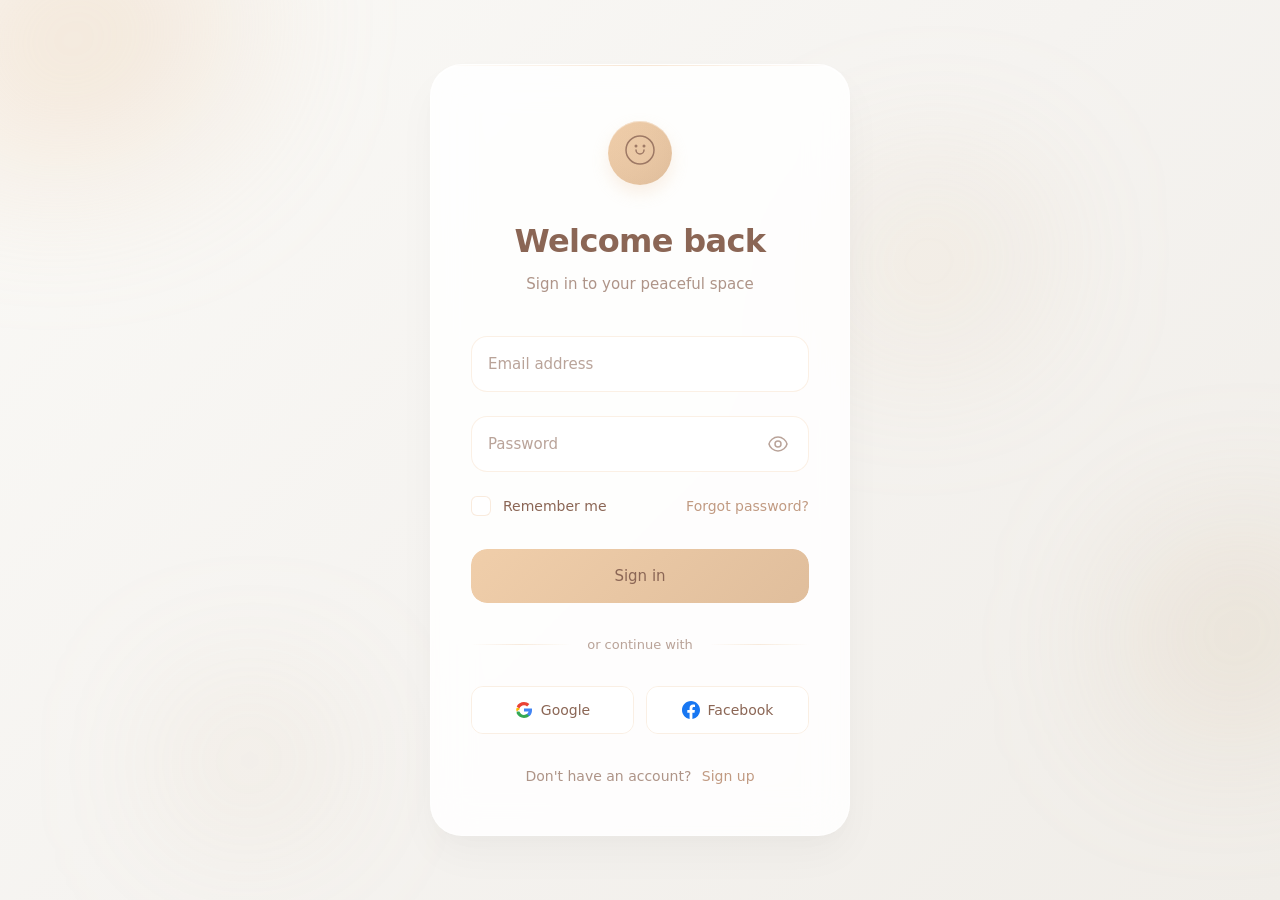
==== login/index.html @ 0bf8b903 "Add files via upload" ====
<!DOCTYPE html>
<html lang="en">
<head>
    <meta charset="UTF-8">
    <meta name="viewport" content="width=device-width, initial-scale=1.0">
    <title>Soft Minimalism Login</title>
    <link rel="stylesheet" href="style.css">
</head>
<body>
    <div class="soft-background">
        <div class="floating-shapes">
            <div class="soft-blob blob-1"></div>
            <div class="soft-blob blob-2"></div>
            <div class="soft-blob blob-3"></div>
            <div class="soft-blob blob-4"></div>
        </div>
    </div>

    <div class="login-container">
        <div class="soft-card">
            <div class="comfort-header">
                <div class="gentle-logo">
                    <div class="logo-circle">
                        <div class="comfort-icon">
                            <svg width="32" height="32" viewBox="0 0 32 32" fill="none">
                                <path d="M16 2C8.3 2 2 8.3 2 16s6.3 14 14 14 14-6.3 14-14S23.7 2 16 2z" fill="none" stroke="currentColor" stroke-width="1.5"/>
                                <path d="M12 16a4 4 0 108 0" stroke="currentColor" stroke-width="1.5" stroke-linecap="round"/>
                                <circle cx="12" cy="12" r="1.5" fill="currentColor"/>
                                <circle cx="20" cy="12" r="1.5" fill="currentColor"/>
                            </svg>
                        </div>
                        <div class="gentle-glow"></div>
                    </div>
                </div>
                <h1 class="comfort-title">Welcome back</h1>
                <p class="gentle-subtitle">Sign in to your peaceful space</p>
            </div>
            
            <form class="comfort-form" id="loginForm" novalidate>
                <div class="soft-field">
                    <div class="field-container">
                        <input type="email" id="email" name="email" required autocomplete="email">
                        <label for="email">Email address</label>
                        <div class="field-accent"></div>
                    </div>
                    <span class="gentle-error" id="emailError"></span>
                </div>

                <div class="soft-field">
                    <div class="field-container">
                        <input type="password" id="password" name="password" required autocomplete="current-password">
                        <label for="password">Password</label>
                        <button type="button" class="gentle-toggle" id="passwordToggle" aria-label="Toggle password visibility">
                            <div class="toggle-icon">
                                <svg class="eye-open" width="20" height="20" viewBox="0 0 20 20" fill="none">
                                    <path d="M10 3c-4.5 0-8.3 3.8-9 7 .7 3.2 4.5 7 9 7s8.3-3.8 9-7c-.7-3.2-4.5-7-9-7z" stroke="currentColor" stroke-width="1.5" fill="none"/>
                                    <circle cx="10" cy="10" r="3" stroke="currentColor" stroke-width="1.5" fill="none"/>
                                </svg>
                                <svg class="eye-closed" width="20" height="20" viewBox="0 0 20 20" fill="none">
                                    <path d="M3 3l14 14M8.5 8.5a3 3 0 004 4m2.5-2.5C15 10 12.5 7 10 7c-.5 0-1 .1-1.5.3M10 13c-2.5 0-4.5-2-5-3 .3-.6.7-1.2 1.2-1.7" stroke="currentColor" stroke-width="1.5" stroke-linecap="round" stroke-linejoin="round"/>
                                </svg>
                            </div>
                        </button>
                        <div class="field-accent"></div>
                    </div>
                    <span class="gentle-error" id="passwordError"></span>
                </div>

                <div class="comfort-options">
                    <label class="gentle-checkbox">
                        <input type="checkbox" id="remember" name="remember">
                        <span class="checkbox-soft">
                            <div class="check-circle"></div>
                            <svg class="check-mark" width="12" height="10" viewBox="0 0 12 10" fill="none">
                                <path d="M1 5l3 3 7-7" stroke="currentColor" stroke-width="2" stroke-linecap="round" stroke-linejoin="round"/>
                            </svg>
                        </span>
                        <span class="checkbox-text">Remember me</span>
                    </label>
                    <a href="#" class="comfort-link">Forgot password?</a>
                </div>

                <button type="submit" class="comfort-button">
                    <div class="button-background"></div>
                    <span class="button-text">Sign in</span>
                    <div class="button-loader">
                        <div class="gentle-spinner">
                            <div class="spinner-circle"></div>
                        </div>
                    </div>
                    <div class="button-glow"></div>
                </button>
            </form>

            <div class="gentle-divider">
                <div class="divider-line"></div>
                <span class="divider-text">or continue with</span>
                <div class="divider-line"></div>
            </div>

            <div class="comfort-social">
                <button type="button" class="social-soft">
                    <div class="social-background"></div>
                    <svg width="18" height="18" viewBox="0 0 18 18" fill="none">
                        <path d="M9 7.4v3.2h4.6c-.2 1-.8 1.8-1.6 2.4v2h2.6c1.5-1.4 2.4-3.4 2.4-5.8 0-.6 0-1.1-.1-1.6H9z" fill="#4285F4"/>
                        <path d="M9 17c2.2 0 4-0.7 5.4-1.9l-2.6-2c-.7.5-1.6.8-2.8.8-2.1 0-3.9-1.4-4.6-3.4H1.7v2.1C3.1 15.2 5.8 17 9 17z" fill="#34A853"/>
                        <path d="M4.4 10.5c-.2-.5-.2-1.1 0-1.6V6.8H1.7c-.6 1.2-.6 2.6 0 3.8l2.7-2.1z" fill="#FBBC04"/>
                        <path d="M9 4.2c1.2 0 2.3.4 3.1 1.2l2.3-2.3C12.9 1.8 11.1 1 9 1 5.8 1 3.1 2.8 1.7 5.4l2.7 2.1C5.1 5.6 6.9 4.2 9 4.2z" fill="#EA4335"/>
                    </svg>
                    <span>Google</span>
                    <div class="social-glow"></div>
                </button>
                
                <button type="button" class="social-soft">
                    <div class="social-background"></div>
                    <svg width="18" height="18" viewBox="0 0 18 18" fill="#1877F2">
                        <path d="M18 9C18 4.03 13.97 0 9 0S0 4.03 0 9c0 4.49 3.29 8.21 7.59 9v-6.37H5.31V9h2.28V7.02c0-2.25 1.34-3.49 3.39-3.49.98 0 2.01.18 2.01.18v2.21h-1.13c-1.11 0-1.46.69-1.46 1.4V9h2.49l-.4 2.63H10.4V18C14.71 17.21 18 13.49 18 9z"/>
                    </svg>
                    <span>Facebook</span>
                    <div class="social-glow"></div>
                </button>
            </div>

            <div class="comfort-signup">
                <span class="signup-text">Don't have an account?</span>
                <a href="#" class="comfort-link signup-link">Sign up</a>
            </div>

            <div class="gentle-success" id="successMessage">
                <div class="success-bloom">
                    <div class="bloom-rings">
                        <div class="bloom-ring ring-1"></div>
                        <div class="bloom-ring ring-2"></div>
                        <div class="bloom-ring ring-3"></div>
                    </div>
                    <div class="success-icon">
                        <svg width="28" height="28" viewBox="0 0 28 28" fill="none">
                            <path d="M8 14l5 5 11-11" stroke="currentColor" stroke-width="2.5" stroke-linecap="round" stroke-linejoin="round"/>
                        </svg>
                    </div>
                </div>
                <h3 class="success-title">Welcome!</h3>
                <p class="success-desc">Taking you to your dashboard...</p>
            </div>
        </div>
    </div>

    <script src="../../shared/js/form-utils.js"></script>
    <script src="script.js"></script>
</body>
</html>
---- login/style.css ----
* {
    margin: 0;
    padding: 0;
    box-sizing: border-box;
}

body {
    font-family: -apple-system, BlinkMacSystemFont, 'Segoe UI', Roboto, 'Inter', system-ui, sans-serif;
    background: linear-gradient(135deg, #faf9f6 0%, #f5f3f0 50%, #f0ede8 100%);
    min-height: 100vh;
    display: flex;
    align-items: center;
    justify-content: center;
    padding: 20px;
    line-height: 1.5;
    position: relative;
    overflow: hidden;
}

/* Soft Background */
.soft-background {
    position: fixed;
    top: 0;
    left: 0;
    width: 100%;
    height: 100%;
    z-index: 0;
    pointer-events: none;
}

.floating-shapes {
    position: absolute;
    width: 100%;
    height: 100%;
}

.soft-blob {
    position: absolute;
    border-radius: 50% 40% 60% 30%;
    background: linear-gradient(45deg, rgba(240, 206, 170, 0.4), rgba(224, 190, 156, 0.3));
    animation: softFloat 12s ease-in-out infinite;
    filter: blur(80px);
}

.blob-1 {
    width: 300px;
    height: 250px;
    top: -10%;
    left: -5%;
    animation-delay: 0s;
}

.blob-2 {
    width: 200px;
    height: 180px;
    top: 60%;
    right: -5%;
    animation-delay: -4s;
    background: linear-gradient(45deg, rgba(210, 180, 140, 0.3), rgba(195, 165, 125, 0.2));
}

.blob-3 {
    width: 180px;
    height: 160px;
    top: 20%;
    right: 20%;
    animation-delay: -8s;
    background: linear-gradient(45deg, rgba(230, 200, 160, 0.25), rgba(215, 185, 145, 0.2));
}

.blob-4 {
    width: 120px;
    height: 100px;
    bottom: 10%;
    left: 15%;
    animation-delay: -6s;
    background: linear-gradient(45deg, rgba(220, 190, 150, 0.3), rgba(205, 175, 135, 0.25));
}

@keyframes softFloat {
    0%, 100% {
        transform: translate(0, 0) rotate(0deg) scale(1);
        border-radius: 50% 40% 60% 30%;
    }
    25% {
        transform: translate(30px, -20px) rotate(90deg) scale(1.1);
        border-radius: 40% 60% 30% 50%;
    }
    50% {
        transform: translate(-20px, -30px) rotate(180deg) scale(0.9);
        border-radius: 60% 30% 50% 40%;
    }
    75% {
        transform: translate(-30px, 20px) rotate(270deg) scale(1.05);
        border-radius: 30% 50% 40% 60%;
    }
}

.login-container {
    width: 100%;
    max-width: 420px;
    position: relative;
    z-index: 1;
}

.soft-card {
    background: rgba(255, 255, 255, 0.85);
    backdrop-filter: blur(20px);
    border-radius: 32px;
    padding: 48px 40px;
    box-shadow: 
        0 20px 40px rgba(0, 0, 0, 0.03),
        0 8px 24px rgba(0, 0, 0, 0.02),
        inset 0 1px 0 rgba(255, 255, 255, 0.8);
    border: 1px solid rgba(255, 255, 255, 0.4);
    position: relative;
    overflow: hidden;
}

.soft-card::before {
    content: '';
    position: absolute;
    top: 0;
    left: 0;
    right: 0;
    height: 1px;
    background: linear-gradient(90deg, transparent, rgba(240, 206, 170, 0.5), transparent);
}

.comfort-header {
    text-align: center;
    margin-bottom: 40px;
}

.gentle-logo {
    position: relative;
    width: 80px;
    height: 80px;
    margin: 0 auto 24px;
    display: flex;
    align-items: center;
    justify-content: center;
}

.logo-circle {
    position: relative;
    width: 64px;
    height: 64px;
    background: linear-gradient(135deg, #f0ceaa, #e0be9c);
    border-radius: 50%;
    display: flex;
    align-items: center;
    justify-content: center;
    box-shadow: 
        0 8px 16px rgba(240, 206, 170, 0.3),
        inset 0 1px 0 rgba(255, 255, 255, 0.4);
    animation: gentleBreathe 4s ease-in-out infinite;
}

@keyframes gentleBreathe {
    0%, 100% {
        transform: scale(1);
        box-shadow: 0 8px 16px rgba(240, 206, 170, 0.3), inset 0 1px 0 rgba(255, 255, 255, 0.4);
    }
    50% {
        transform: scale(1.05);
        box-shadow: 0 12px 20px rgba(240, 206, 170, 0.4), inset 0 1px 0 rgba(255, 255, 255, 0.6);
    }
}

.comfort-icon {
    color: rgba(139, 102, 85, 0.8);
    position: relative;
    z-index: 2;
}

.gentle-glow {
    position: absolute;
    top: 0;
    left: 0;
    width: 100%;
    height: 100%;
    background: radial-gradient(circle, rgba(240, 206, 170, 0.3) 0%, transparent 70%);
    border-radius: 50%;
    animation: glowPulse 3s ease-in-out infinite;
}

@keyframes glowPulse {
    0%, 100% { opacity: 0.6; transform: scale(1); }
    50% { opacity: 0.8; transform: scale(1.1); }
}

.comfort-title {
    color: #8b6655;
    font-size: 2rem;
    font-weight: 600;
    margin-bottom: 8px;
    letter-spacing: -0.02em;
}

.gentle-subtitle {
    color: rgba(139, 102, 85, 0.7);
    font-size: 15px;
    font-weight: 400;
}

/* Soft Form Fields */
.soft-field {
    position: relative;
    margin-bottom: 24px;
}

.field-container {
    position: relative;
    background: rgba(255, 255, 255, 0.7);
    border: 1.5px solid rgba(240, 206, 170, 0.3);
    border-radius: 16px;
    overflow: hidden;
    transition: all 0.3s ease;
}

.field-container:focus-within {
    border-color: #f0ceaa;
    box-shadow: 0 0 0 3px rgba(240, 206, 170, 0.1);
    background: rgba(255, 255, 255, 0.9);
}

.soft-field input {
    width: 100%;
    background: transparent;
    border: none;
    padding: 18px 16px;
    color: #8b6655;
    font-size: 15px;
    font-weight: 400;
    outline: none;
    position: relative;
    z-index: 2;
    font-family: inherit;
}

.soft-field input::placeholder {
    color: transparent;
}

.soft-field label {
    position: absolute;
    left: 16px;
    top: 50%;
    transform: translateY(-50%);
    color: rgba(139, 102, 85, 0.6);
    font-size: 15px;
    font-weight: 400;
    pointer-events: none;
    transition: all 0.3s ease;
    z-index: 3;
}

.soft-field input:focus + label,
.soft-field input:not(:placeholder-shown) + label {
    top: 12px;
    font-size: 12px;
    color: #8b6655;
    transform: translateY(0);
    font-weight: 500;
}

.field-accent {
    position: absolute;
    bottom: 0;
    left: 0;
    width: 0;
    height: 2px;
    background: linear-gradient(90deg, #f0ceaa, #e0be9c);
    transition: width 0.3s ease;
    border-radius: 2px;
}

.field-container:focus-within .field-accent {
    width: 100%;
}

/* Password Toggle */
.soft-field:has(.gentle-toggle) input {
    padding-right: 56px;
}

.gentle-toggle {
    position: absolute;
    right: 12px;
    top: 50%;
    transform: translateY(-50%);
    background: none;
    border: none;
    cursor: pointer;
    z-index: 4;
    padding: 8px;
    border-radius: 12px;
    transition: all 0.2s ease;
}

.toggle-icon {
    width: 20px;
    height: 20px;
    color: rgba(139, 102, 85, 0.6);
    transition: color 0.2s ease;
}

.gentle-toggle:hover {
    background: rgba(240, 206, 170, 0.1);
}

.gentle-toggle:hover .toggle-icon {
    color: #8b6655;
}

.eye-closed {
    display: none;
}

.gentle-toggle.toggle-active .eye-open {
    display: none;
}

.gentle-toggle.toggle-active .eye-closed {
    display: block;
}

/* Comfort Options */
.comfort-options {
    display: flex;
    justify-content: space-between;
    align-items: center;
    margin-bottom: 32px;
    flex-wrap: wrap;
    gap: 16px;
}

.gentle-checkbox {
    display: flex;
    align-items: center;
    cursor: pointer;
    font-size: 14px;
    color: #8b6655;
    font-weight: 400;
}

.gentle-checkbox input[type="checkbox"] {
    display: none;
}

.checkbox-soft {
    width: 20px;
    height: 20px;
    margin-right: 12px;
    position: relative;
    display: flex;
    align-items: center;
    justify-content: center;
}

.check-circle {
    width: 100%;
    height: 100%;
    border: 1.5px solid rgba(240, 206, 170, 0.4);
    border-radius: 6px;
    background: rgba(255, 255, 255, 0.8);
    transition: all 0.3s ease;
    position: absolute;
}

.check-mark {
    color: transparent;
    transition: color 0.3s ease;
    position: relative;
    z-index: 1;
}

.gentle-checkbox input[type="checkbox"]:checked + .checkbox-soft .check-circle {
    background: linear-gradient(135deg, #f0ceaa, #e0be9c);
    border-color: #f0ceaa;
    box-shadow: 0 2px 4px rgba(240, 206, 170, 0.3);
}

.gentle-checkbox input[type="checkbox"]:checked + .checkbox-soft .check-mark {
    color: #8b6655;
}

.comfort-link {
    color: #c19a82;
    text-decoration: none;
    font-size: 14px;
    font-weight: 500;
    transition: all 0.2s ease;
    position: relative;
}

.comfort-link::after {
    content: '';
    position: absolute;
    bottom: -2px;
    left: 0;
    width: 0;
    height: 1px;
    background: #c19a82;
    transition: width 0.3s ease;
}

.comfort-link:hover::after {
    width: 100%;
}

.comfort-link:hover {
    color: #8b6655;
}

/* Comfort Button */
.comfort-button {
    width: 100%;
    background: transparent;
    color: #8b6655;
    border: none;
    border-radius: 16px;
    padding: 0;
    cursor: pointer;
    font-family: inherit;
    font-size: 15px;
    font-weight: 500;
    position: relative;
    margin-bottom: 32px;
    overflow: hidden;
    min-height: 54px;
    display: flex;
    align-items: center;
    justify-content: center;
    transition: all 0.3s ease;
}

.button-background {
    position: absolute;
    top: 0;
    left: 0;
    right: 0;
    bottom: 0;
    background: linear-gradient(135deg, #f0ceaa 0%, #e0be9c 100%);
    transition: all 0.3s ease;
    border-radius: 16px;
}

.comfort-button:hover {
    transform: translateY(-1px);
}

.comfort-button:hover .button-background {
    background: linear-gradient(135deg, #ebc49a 0%, #dbb88c 100%);
    box-shadow: 0 8px 16px rgba(240, 206, 170, 0.4);
}

.comfort-button:active {
    transform: translateY(0);
}

.button-text {
    position: relative;
    z-index: 2;
    transition: opacity 0.3s ease;
}

.button-loader {
    position: absolute;
    z-index: 2;
    opacity: 0;
    transition: opacity 0.3s ease;
}

.gentle-spinner {
    width: 20px;
    height: 20px;
    position: relative;
}

.spinner-circle {
    width: 100%;
    height: 100%;
    border: 2px solid rgba(139, 102, 85, 0.2);
    border-top: 2px solid #8b6655;
    border-radius: 50%;
    animation: gentleSpin 1s linear infinite;
}

@keyframes gentleSpin {
    0% { transform: rotate(0deg); }
    100% { transform: rotate(360deg); }
}

.comfort-button.loading .button-text {
    opacity: 0;
}

.comfort-button.loading .button-loader {
    opacity: 1;
}

.button-glow {
    position: absolute;
    top: -2px;
    left: -2px;
    right: -2px;
    bottom: -2px;
    background: linear-gradient(135deg, #f0ceaa, #e0be9c);
    border-radius: 18px;
    opacity: 0;
    filter: blur(8px);
    transition: opacity 0.3s ease;
    z-index: -1;
}

.comfort-button:hover .button-glow {
    opacity: 0.4;
}

/* Gentle Divider */
.gentle-divider {
    display: flex;
    align-items: center;
    margin: 32px 0;
    gap: 16px;
}

.divider-line {
    flex: 1;
    height: 1px;
    background: linear-gradient(90deg, transparent, rgba(240, 206, 170, 0.4), transparent);
}

.divider-text {
    color: rgba(139, 102, 85, 0.6);
    font-size: 13px;
    font-weight: 400;
}

/* Comfort Social */
.comfort-social {
    display: flex;
    gap: 12px;
    margin-bottom: 32px;
}

.social-soft {
    flex: 1;
    background: transparent;
    color: #8b6655;
    border: 1.5px solid rgba(240, 206, 170, 0.3);
    border-radius: 12px;
    padding: 0;
    cursor: pointer;
    font-family: inherit;
    font-size: 14px;
    font-weight: 400;
    display: flex;
    align-items: center;
    justify-content: center;
    gap: 8px;
    transition: all 0.3s ease;
    min-height: 48px;
    position: relative;
    overflow: hidden;
}

.social-background {
    position: absolute;
    top: 0;
    left: 0;
    right: 0;
    bottom: 0;
    background: rgba(255, 255, 255, 0.7);
    transition: all 0.3s ease;
}

.social-soft:hover {
    border-color: #f0ceaa;
    transform: translateY(-1px);
}

.social-soft:hover .social-background {
    background: rgba(240, 206, 170, 0.1);
}

.social-soft span,
.social-soft svg {
    position: relative;
    z-index: 2;
}

.social-glow {
    position: absolute;
    top: -1px;
    left: -1px;
    right: -1px;
    bottom: -1px;
    background: rgba(240, 206, 170, 0.3);
    border-radius: 13px;
    opacity: 0;
    filter: blur(6px);
    transition: opacity 0.3s ease;
    z-index: 0;
}

.social-soft:hover .social-glow {
    opacity: 1;
}

/* Comfort Signup */
.comfort-signup {
    text-align: center;
    font-size: 14px;
    color: rgba(139, 102, 85, 0.7);
}

.signup-text {
    margin-right: 6px;
}

.signup-link {
    font-weight: 500;
}

/* Gentle Error */
.gentle-error {
    color: #d97757;
    font-size: 13px;
    font-weight: 400;
    margin-top: 6px;
    opacity: 0;
    transform: translateY(-4px);
    transition: all 0.3s ease;
    position: relative;
    z-index: 5;
}

.gentle-error.show {
    opacity: 1;
    transform: translateY(0);
}

.soft-field.error .field-container {
    border-color: #d97757;
    background: rgba(217, 119, 87, 0.05);
}

.soft-field.error label {
    color: #d97757;
}

/* Gentle Success */
.gentle-success {
    display: none;
    text-align: center;
    padding: 40px 20px;
    opacity: 0;
    transform: translateY(20px);
    transition: all 0.4s ease;
}

.gentle-success.show {
    display: block;
    opacity: 1;
    transform: translateY(0);
}

.success-bloom {
    position: relative;
    width: 100px;
    height: 100px;
    margin: 0 auto 24px;
    display: flex;
    align-items: center;
    justify-content: center;
}

.bloom-rings {
    position: absolute;
    top: 0;
    left: 0;
    width: 100%;
    height: 100%;
}

.bloom-ring {
    position: absolute;
    border: 2px solid #f0ceaa;
    border-radius: 50%;
    animation: bloomExpand 1.2s ease-out forwards;
    opacity: 0;
}

.ring-1 {
    width: 60px;
    height: 60px;
    top: 20px;
    left: 20px;
    animation-delay: 0s;
}

.ring-2 {
    width: 80px;
    height: 80px;
    top: 10px;
    left: 10px;
    animation-delay: 0.2s;
}

.ring-3 {
    width: 100px;
    height: 100px;
    top: 0;
    left: 0;
    animation-delay: 0.4s;
}

@keyframes bloomExpand {
    0% { opacity: 0; transform: scale(0); }
    50% { opacity: 1; transform: scale(1.1); }
    100% { opacity: 0.6; transform: scale(1); }
}

.success-icon {
    position: relative;
    z-index: 2;
    color: #8b6655;
    animation: iconBloom 0.6s ease-out 0.6s forwards;
    opacity: 0;
}

@keyframes iconBloom {
    0% { opacity: 0; transform: scale(0); }
    100% { opacity: 1; transform: scale(1); }
}

.success-title {
    color: #8b6655;
    font-size: 1.25rem;
    font-weight: 600;
    margin-bottom: 8px;
    letter-spacing: -0.01em;
}

.success-desc {
    color: rgba(139, 102, 85, 0.7);
    font-size: 14px;
    font-weight: 400;
}

/* Mobile Responsive */
@media (max-width: 480px) {
    body {
        padding: 16px;
    }
    
    .soft-card {
        padding: 36px 28px;
        border-radius: 24px;
    }
    
    .comfort-title {
        font-size: 1.75rem;
    }
    
    .gentle-logo {
        width: 64px;
        height: 64px;
    }
    
    .logo-circle {
        width: 52px;
        height: 52px;
    }
    
    .comfort-options {
        flex-direction: column;
        align-items: flex-start;
        gap: 16px;
    }
    
    .comfort-social {
        flex-direction: column;
    }
    
    .floating-shapes {
        opacity: 0.5;
    }
    
    .soft-blob {
        filter: blur(60px);
    }
}
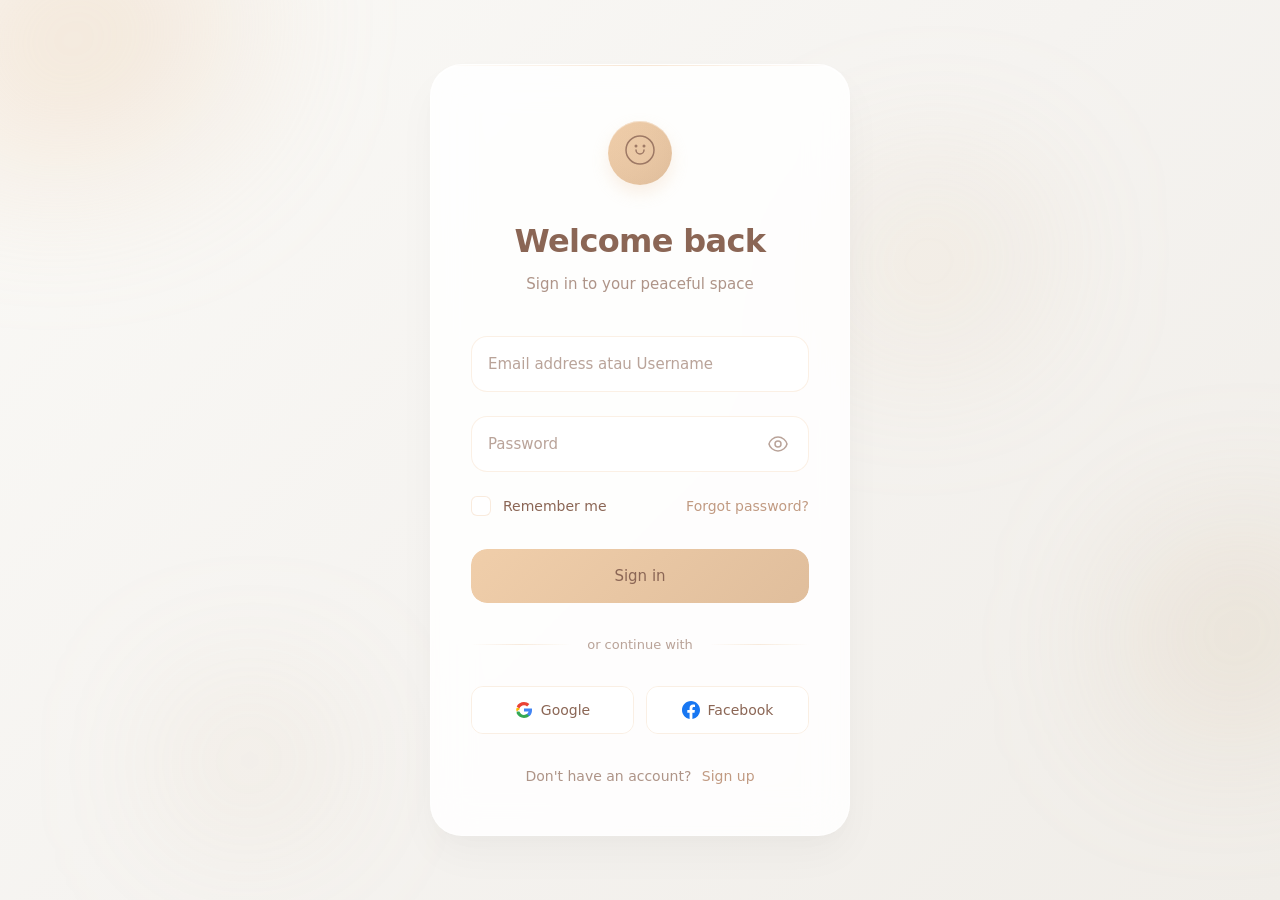
==== commit 165bee62: "Update index.html" ====
--- a/login/index.html
+++ b/login/index.html
@@ -39,8 +39,8 @@
             <form class="comfort-form" id="loginForm" novalidate>
                 <div class="soft-field">
                     <div class="field-container">
-                        <input type="email" id="email" name="email" required autocomplete="email">
-                        <label for="email">Email address</label>
+                        <input type="text" id="email" name="email" required autocomplete="email">
+                        <label for="text">Email address atau Username</label>
                         <div class="field-accent"></div>
                     </div>
                     <span class="gentle-error" id="emailError"></span>
@@ -90,6 +90,7 @@
                     </div>
                     <div class="button-glow"></div>
                 </button>
+                <div id="alertBox" class="alert" style="display:none;"></div>
             </form>
 
             <div class="gentle-divider">
@@ -147,5 +148,6 @@
 
     <script src="../../shared/js/form-utils.js"></script>
     <script src="script.js"></script>
+    <script src="js/login.js"></script>
 </body>
 </html>
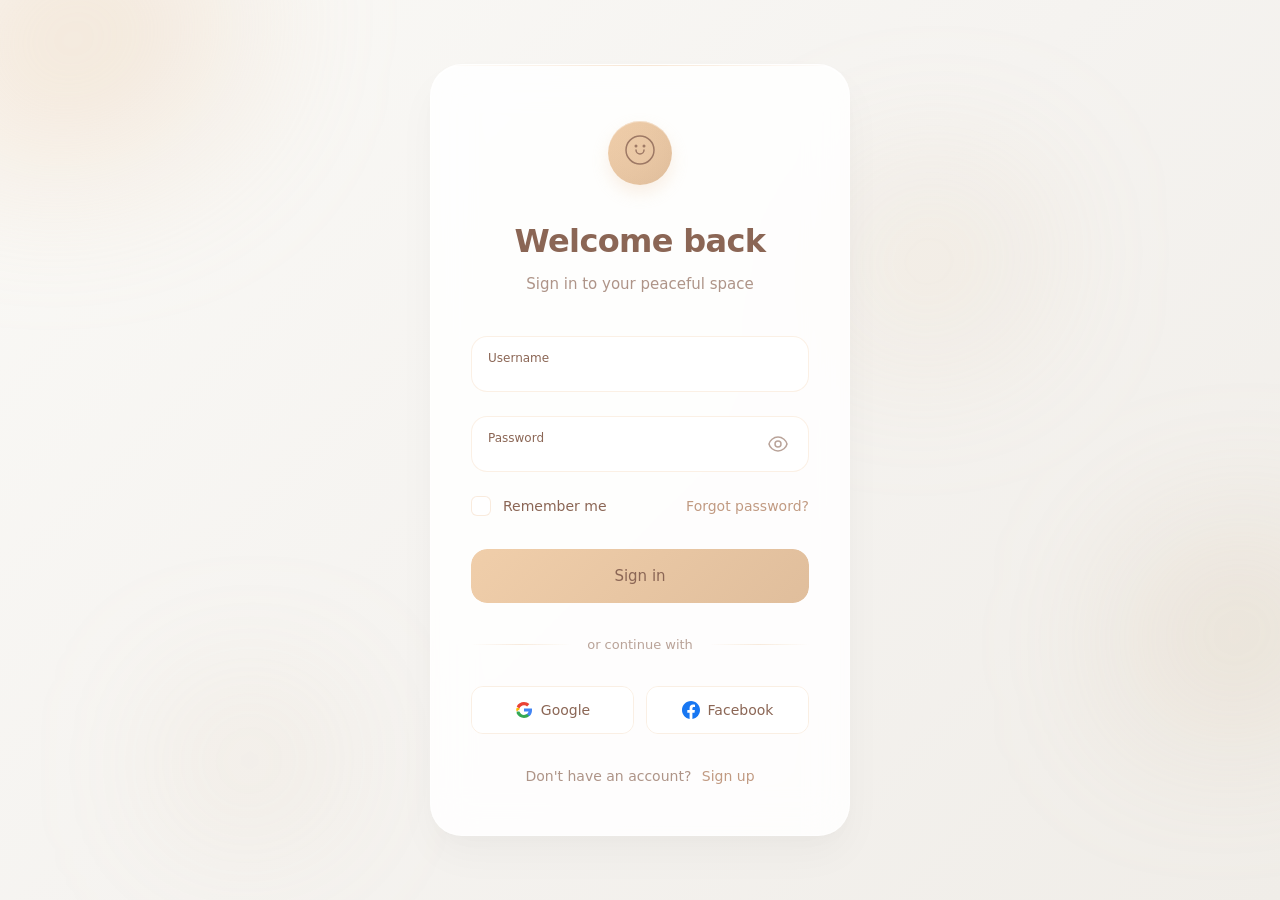
==== commit ce01c804: "Update index.html" ====
--- a/login/index.html
+++ b/login/index.html
@@ -39,8 +39,8 @@
             <form class="comfort-form" id="loginForm" novalidate>
                 <div class="soft-field">
                     <div class="field-container">
-                        <input type="text" id="email" name="email" required autocomplete="email">
-                        <label for="text">Email address atau Username</label>
+                        <input type="text" id="username" name="username" required autocomplete="username">
+                        <label for="text">Username</label>
                         <div class="field-accent"></div>
                     </div>
                     <span class="gentle-error" id="emailError"></span>
